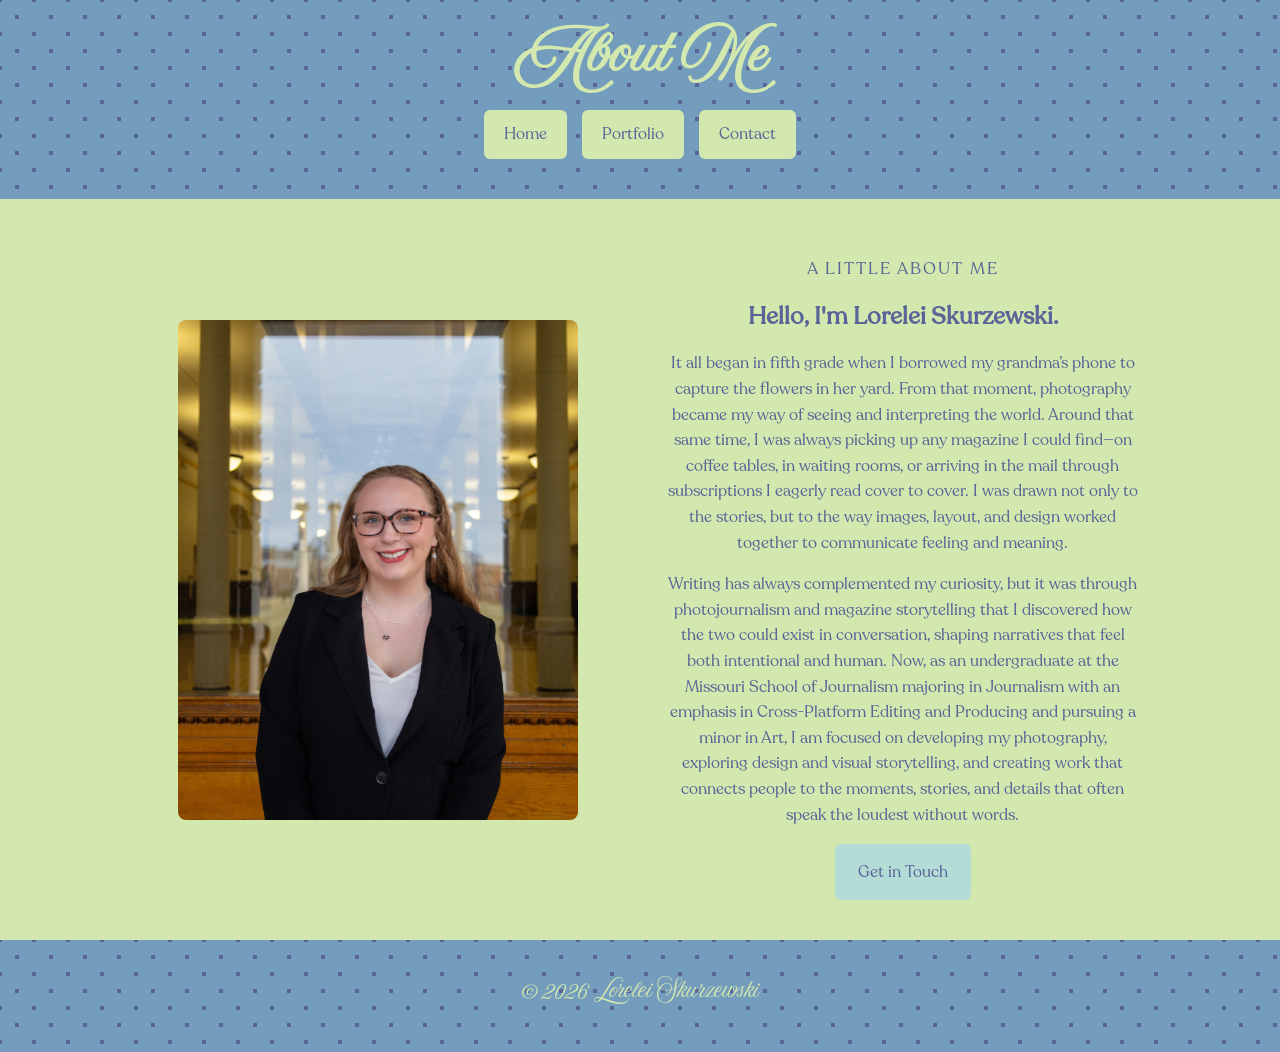
==== about.html @ 6d62b068 "Add files via upload" ====
<!DOCTYPE html>
<html lang="en">
<head>
    <meta charset="UTF-8">
    <meta name="viewport" content="width=device-width, initial-scale=1.0">
    <title>About Me | Lorelei Skurzewski</title>
    <link rel="stylesheet" href="style.css">
    <link rel="apple-touch-icon" sizes="180x180" href="images/apple-touch-icon.png">
    <link rel="icon" type="image/png" sizes="32x32" href="images/favicon-32x32.png">
    <link rel="icon" type="image/png" sizes="16x16" href="images/favicon-16x16.png">
    <link rel="manifest" href="images/site.webmanifest">
</head>
<body>

    <header>
        <h1>About Me</h1>
        <div class="navbar">
            <a href="index.html">Home</a>
            <a href="portfolio.html">Portfolio</a>
            <a href="contact.html">Contact</a>
        </div>
    </header>

    <main>
        <section class="about-layout">
            <div>
                <img class="about-image"
        src="images/selfportrait.jpg"
        alt="Self-portrait of Lorelei">
            </div>

            <div id="about-text">
                <p class="eyebrow">A LITTLE ABOUT ME</p>
                <h2>Hello, I'm Lorelei Skurzewski.</h2>

                <p>
                    It all began in fifth grade when I borrowed my grandma’s phone to capture the flowers in her yard. From that moment, photography became my way of seeing and interpreting the world. Around that same time, I was always picking up any magazine I could find—on coffee tables, in waiting rooms, or arriving in the mail through subscriptions I eagerly read cover to cover. I was drawn not only to the stories, but to the way images, layout, and design worked together to communicate feeling and meaning.

                <p>
                    Writing has always complemented my curiosity, but it was through photojournalism and magazine storytelling that I discovered how the two could exist in conversation, shaping narratives that feel both intentional and human. Now, as an undergraduate at the Missouri School of Journalism majoring in Journalism with an emphasis in Cross-Platform Editing and Producing and pursuing a minor in Art, I am focused on developing my photography, exploring design and visual storytelling, and creating work that connects people to the moments, stories, and details that often speak the loudest without words.
                </p>
               
                </p>

                <button onclick="window.location.href='contact.html'">
                    Get in Touch
                </button>
            </div>
        </section>
    </main>

    <footer>
        <p>&copy; 2026 Lorelei Skurzewski</p>
    </footer>

</body>
</html>
---- style.css ----
/* GENERAL PAGE STYLING */

@font-face {
    font-family: 'MyCanvaFont';
    src: url('./fonts/amoresa font.woff2') format('woff2');
    font-weight: normal;
    font-style: normal;
}

@font-face {
    font-family: 'TheSeasons';
    src: url('./fonts/recoletafont.woff2') format('woff2');
    font-weight: normal;
    font-style: normal;
}

* {
    box-sizing: border-box;
}

html {
    scroll-behavior: smooth;
}

body {
    margin: 0;
    width: 100%;
    font-family: 'TheSeasons', sans-serif;
    line-height: 1.6;
    background-color: #D2E8AE;
    overflow-wrap: break-word;
}

img {
    display: block;
    max-width: 100%;
    height: auto;
}

h1,
h2,
h3 {
    line-height: 1.2;
}

p,
.category-card,
.project-card,
.about-layout,
.contact-content,
.portfolio-section {
    font-family: 'TheSeasons', sans-serif;
}


/* HEADER AND NAVIGATION */

header {
    padding: 40px 5%;
    text-align: center;
    background-image:
        radial-gradient(#596498 2.5px, transparent 2.5px),
        radial-gradient(#596498 2.5px, transparent 2.5px);
    background-size: 34px 34px;
    background-position: 0 0, 17px 17px;
    background-color: #739cbd;
}

header h1 {
    margin: 0 0 12px;
    font-family: 'MyCanvaFont', serif;
    font-size: 3rem;
    color: #D2E8AE;
}

.navbar {
    display: flex;
    justify-content: center;
    flex-wrap: wrap;
    gap: 15px;
}

.navbar a {
    display: inline-block;
    padding: 10px 18px;
    border: 2px solid #D2E8AE;
    border-radius: 6px;
    text-decoration: none;
    color: #596498;
    background-color: #D2E8AE;
    transition: background-color 0.2s ease, color 0.2s ease;
}

.navbar a:hover {
    background-color: #B3DCD6;
    color: #447D51;
}


/* SHARED CONTENT */

main {
    margin: 0;
    padding: 0;
    text-align: center;
}

.eyebrow {
    font-size: 1.05rem;
    letter-spacing: 2px;
    text-transform: uppercase;
}


/* HOME PAGE */

.hero {
    padding: 40px 5%;
    background-color: #B3DCD6;
}

.hero-content {
    display: flex;
    align-items: center;
    justify-content: center;
    gap: 60px;
    max-width: 1200px;
    margin: 0 auto;
    color: #596498;
}

.hero-text {
    flex: 1;
    max-width: 550px;
}

.hero h2 {
    margin: 15px 0 20px;
    font-size: 2.2rem;
    line-height: 1.2;
    color: #596498;
}

.hero-text > p:not(.eyebrow) {
    font-size: 1.2rem;
    color: #596498;
}

.hero-caption {
    margin-top: 25px;
    font-style: italic;
    color: #596498;
}

.hero-image {
    flex: 1;
    display: block;
    width: 100%;
    max-width: 400px;
    height: auto;
    margin: 0;
    border-radius: 10px;
}

.home-categories {
    padding: 40px 5%;
    text-align: center;
    color: #596498;
}

.category-grid {
    display: grid;
    grid-template-columns: repeat(4, minmax(0, 1fr));
    gap: 20px;
}

.category-card {
    padding: 20px;
}


/* ABOUT PAGE */

.about-layout {
    display: grid;
    grid-template-columns: 1fr 1fr;
    align-items: center;
    gap: 50px;
    max-width: 1000px;
    margin: 40px auto;
}

.about-image {
    width: 100%;
    max-width: 400px;
    max-height: 500px;
    margin: 0 auto;
    border-radius: 8px;
    object-fit: cover;
}

#about-text {
    max-width: 550px;
    color: #596498;
}


/* PORTFOLIO PAGE */

.portfolio-intro {
    width: 100%;
    max-width: none;
    min-height: 150px;
    margin: 0;
    padding: 10px 5% 20px;
    text-align: center;
    background-color: #B3DCD6;
    color: #596498;
}

.portfolio-section {
    margin-bottom: 25px;
    padding: 35px 5%;
    scroll-margin-top: 20px;
    color: #596498;
}

.portfolio-section > h2,
.portfolio-section > p {
    text-align: center;
}

.project-grid {
    display: grid;
    grid-template-columns: repeat(4, minmax(0, 1fr));
    gap: 20px;
    width: 100%;
    max-width: 800px;
    margin: 25px auto 0;
}

.project-card img {
    display: block;
    width: 85%;
    height: 150px;
    object-fit: cover;
    border-radius: 8px;
    transition: transform 0.2s ease;
}

.project-card img:hover {
    transform: scale(1.02);
}

.portfolio-cta {
    padding: 50px 20px;
    text-align: center;
    color: #596498;
}


/* PHOTO GALLERY ENLARGEMENT */

.photo-viewer {
    display: none;
}

.photo-viewer:target {
    position: fixed;
    inset: 0;
    z-index: 1000;
    display: flex;
    justify-content: center;
    align-items: center;
    padding: 40px;
    background-color: rgba(0, 0, 0, 0.9);
}

.photo-viewer img {
    display: block;
    width: auto;
    height: auto;
    max-width: 80vw;
    max-height: 80vh;
    object-fit: contain;
    border-radius: 4px;
}

/* CLOSE BUTTON */

.photo-close {
    position: absolute;
    top: 15px;
    right: 25px;
    z-index: 1001;
    color: white;
    font-family: Arial, sans-serif;
    font-size: 40px;
    text-decoration: none;
}

.photo-close:hover,
.photo-arrow:hover {
    color: #B3DCD6;
}

/* LEFT AND RIGHT ARROWS */

.photo-arrow {
    position: absolute;
    top: 50%;
    transform: translateY(-50%);
    z-index: 1001;
    color: white;
    font-family: Arial, sans-serif;
    font-size: 45px;
    text-decoration: none;
    padding: 15px;
}

.photo-prev {
    left: 20px;
}

.photo-next {
    right: 20px;
}


/* CONTACT PAGE */

.contact-content {
    margin: 0;
    padding: 50px 5%;
    text-align: center;
    background-color: #B3DCD6;
    color: #596498;
}

.contact-details {
    margin: 0;
    padding: 40px 5%;
    text-align: center;
    background-color: #D2E8AE;
    color: #596498;
}

.contact-details button {
    display: block;
    margin: 25px auto 0;
}


/* BUTTONS */

button,
.special-button {
    font-family: 'TheSeasons', sans-serif;
    font-size: 1rem;
    cursor: pointer;
    transition: background-color 0.2s ease, color 0.2s ease;
}

button {
    padding: 15px 21px;
    border: 2px solid #B3DCD6;
    border-radius: 6px;
    color: #596498;
    background-color: #B3DCD6;
}

button:hover {
    background-color: #D2E8AE;
    color: #447D51;
}

.special-button {
    padding: 15px 28px;
    border: 2px solid #D2E8AE;
    border-radius: 4px;
    color: #596498;
    background-color: #D2E8AE;
}

.special-button:hover {
    border-color: #D2E8AE;
    background-color: #B3DCD6;
    color: #596498;
}


/* FOOTER */

footer {
    margin-top: 40px;
    padding: 20px;
    text-align: center;
    background-image:
        radial-gradient(#596498 2.5px, transparent 2.5px),
        radial-gradient(#596498 2.5px, transparent 2.5px);
    background-size: 34px 34px;
    background-position: 0 0, 17px 17px;
    background-color: #739cbd;
    font-family: 'MyCanvaFont', serif;
    font-size: 1rem;
    color: #D2E8AE;
}

footer p,
footer a {
    font-family: 'MyCanvaFont', serif;
    font-size: 1.25rem;
    color: #D2E8AE;
}


/* TABLETS */

@media (max-width: 768px) {
    .category-grid {
        grid-template-columns: repeat(2, minmax(0, 1fr));
    }

    .about-layout {
        grid-template-columns: 1fr;
        gap: 25px;
    }

    .about-text {
        margin: 0 auto;
    }

    .about-image {
        max-height: 400px;
    }

    .hero-content {
        flex-direction: column;
        gap: 25px;
    }

    .hero-text {
        width: 100%;
        text-align: center;
    }

    .hero-image {
        width: 100%;
        max-width: 320px;
        height: auto;
        margin: 0 auto;
    }

    .project-grid {
        grid-template-columns: repeat(2, minmax(0, 1fr));
        gap: 15px;
    }

    .portfolio-section {
        padding: 25px 4%;
    }

    .navbar {
        gap: 8px;
    }
}


/*PHONES */

@media (max-width: 500px) {
    header {
        padding: 30px 5%;
    }

    header h1 {
        font-size: 1.8rem;
    }

    .navbar {
        gap: 8px;
    }

    .navbar a {
        padding: 8px 12px;
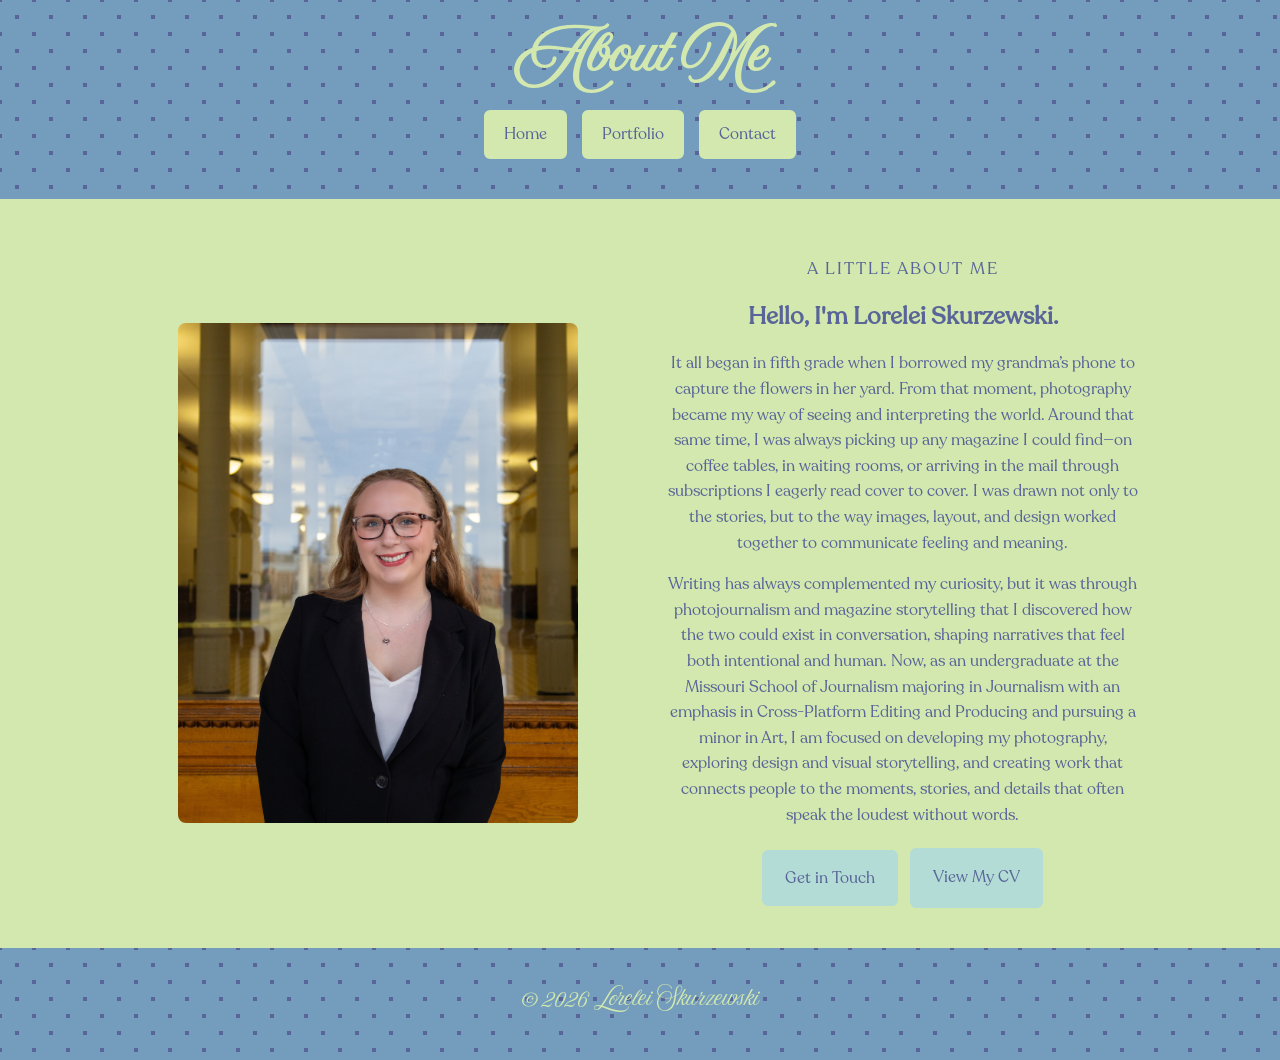
==== commit 73cd1581: "Add files via upload" ====
--- a/about.html
+++ b/about.html
@@ -42,10 +42,16 @@
                
                 </p>
 
-                <button onclick="window.location.href='contact.html'">
-                    Get in Touch
-                </button>
-            </div>
+                <div class="about-buttons">
+    <button onclick="window.location.href='contact.html'">
+        Get in Touch
+    </button>
+
+    <a href="cv.html" class="cv-button">
+        View My CV
+    </a>
+</div>
+</div>
         </section>
     </main>
 
--- a/style.css
+++ b/style.css
@@ -8,7 +8,7 @@
 }
 
 @font-face {
-    font-family: 'TheSeasons';
+    font-family: 'Recoleta';
     src: url('./fonts/recoletafont.woff2') format('woff2');
     font-weight: normal;
     font-style: normal;
@@ -25,7 +25,7 @@
 body {
     margin: 0;
     width: 100%;
-    font-family: 'TheSeasons', sans-serif;
+    font-family: 'Recoleta', sans-serif;
     line-height: 1.6;
     background-color: #D2E8AE;
     overflow-wrap: break-word;
@@ -49,7 +49,7 @@
 .about-layout,
 .contact-content,
 .portfolio-section {
-    font-family: 'TheSeasons', sans-serif;
+    font-family: 'Recoleta', sans-serif;
 }
 
 
@@ -355,7 +355,7 @@
 
 button,
 .special-button {
-    font-family: 'TheSeasons', sans-serif;
+    font-family: 'Recoleta', sans-serif;
     font-size: 1rem;
     cursor: pointer;
     transition: background-color 0.2s ease, color 0.2s ease;
@@ -386,6 +386,33 @@
     border-color: #D2E8AE;
     background-color: #B3DCD6;
     color: #596498;
+}
+
+.about-buttons {
+    display: flex;
+    justify-content: center;
+    align-items: center;
+    flex-wrap: wrap;
+    gap: 12px;
+    margin-top: 20px;
+}
+
+.cv-button {
+    display: inline-block;
+    padding: 15px 21px;
+    border: 2px solid #B3DCD6;
+    border-radius: 6px;
+    color: #596498;
+    background-color: #B3DCD6;
+    text-decoration: none;
+    font-family: 'Recoleta', sans-serif;
+    font-size: 1rem;
+    transition: background-color 0.2s ease, color 0.2s ease;
+}
+
+.cv-button:hover {
+    background-color: #D2E8AE;
+    color: #447D51;
 }
 
 
@@ -482,4 +509,27 @@
     }
 
     .navbar a {
-        padding: 8px 12px;+        padding: 8px 12px;
+
+        /* CV PAGE */
+
+/* CV PAGE */
+
+main.cv-page {
+    display: flex;
+    flex-direction: column;
+    align-items: center;
+    width: 100%;
+    max-width: 100%;
+    margin: 30px auto;
+    padding: 20px;
+}
+
+main.cv-page img {
+    display: block;
+    width: 400px !important;
+    max-width: 85vw !important;
+    height: auto !important;
+    margin: 0 auto 30px;
+    object-fit: contain;
+}
